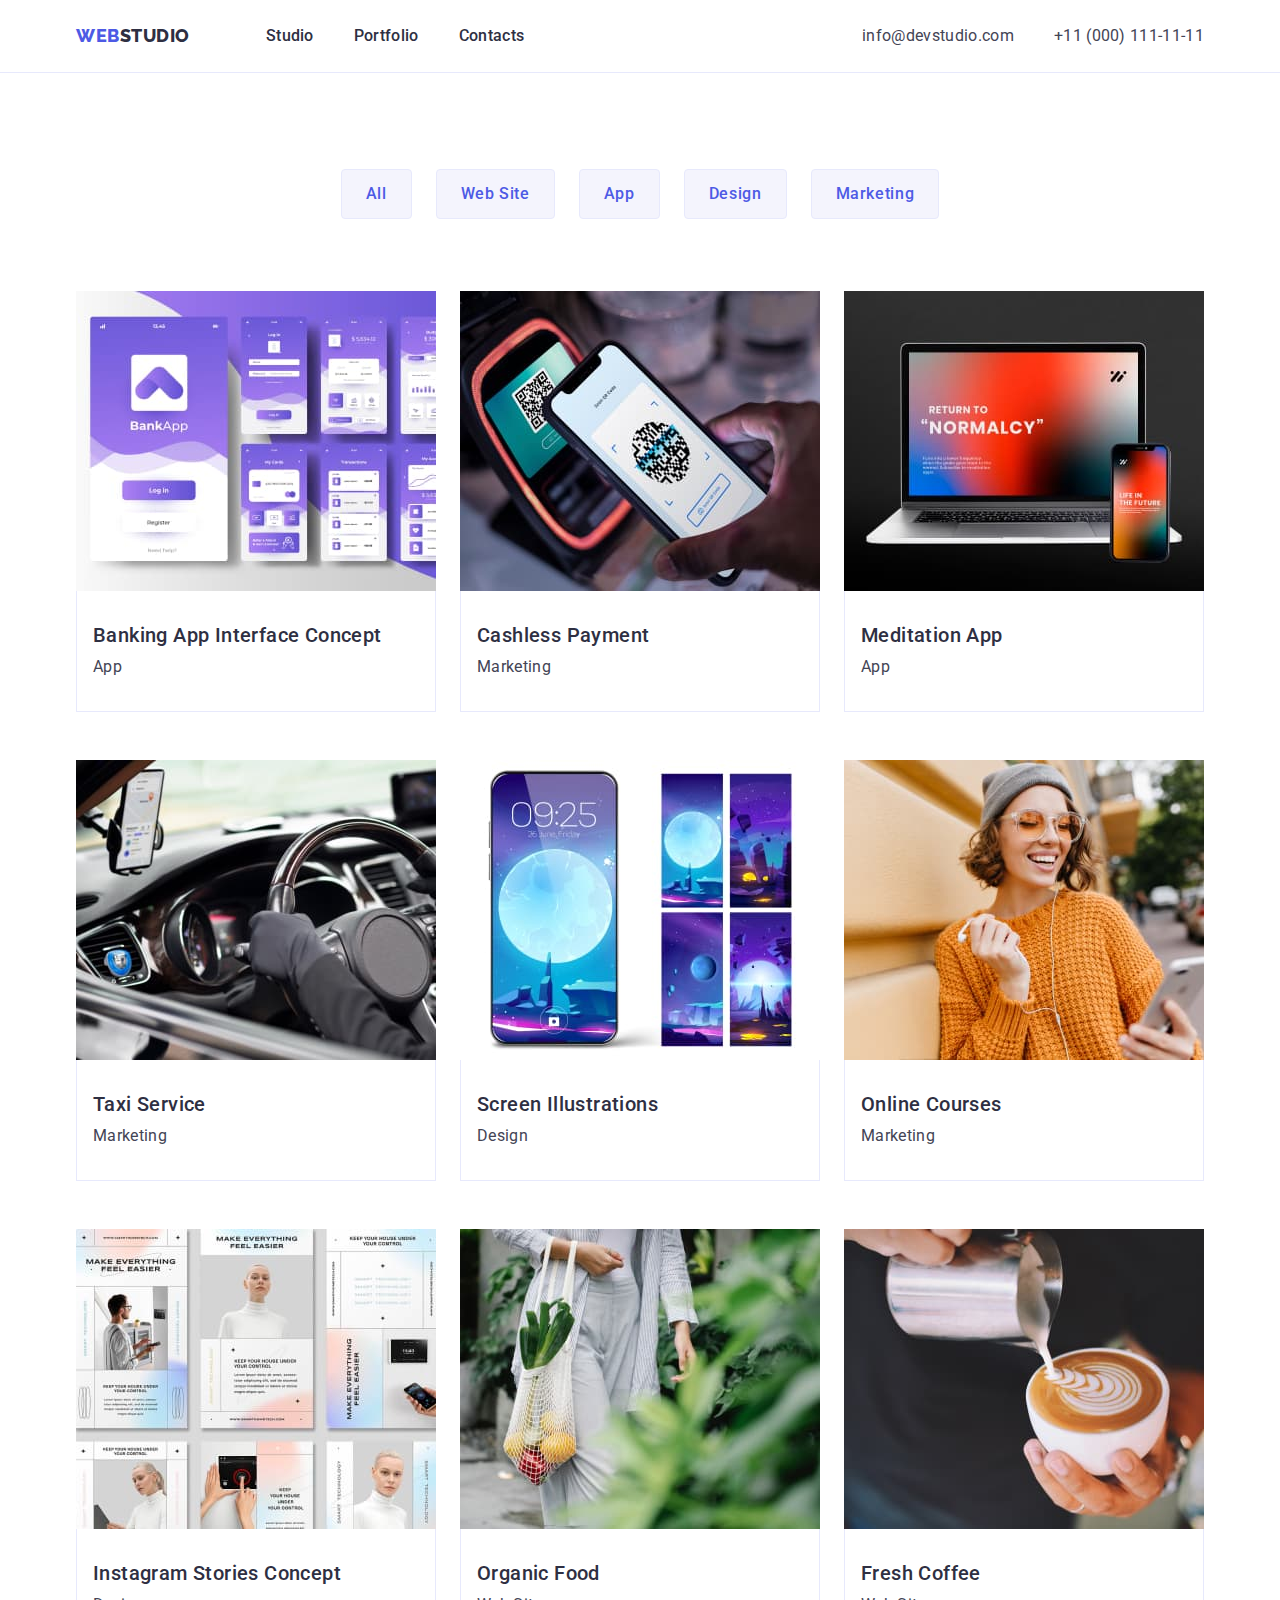
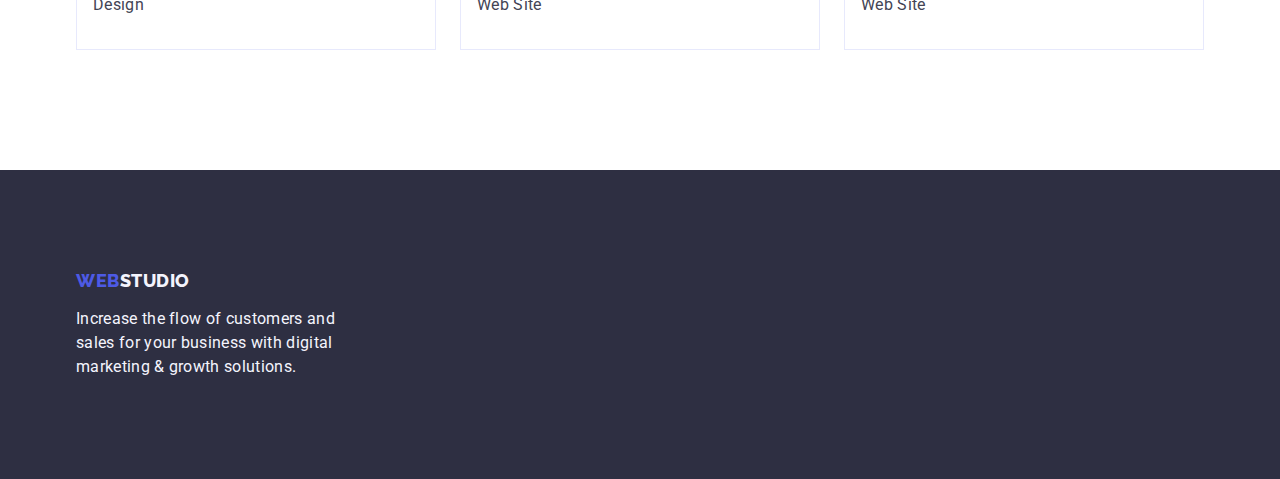
==== portfolio.html @ 10025f0d "Initial commit" ====
<!DOCTYPE html>
<html lang="en">

<head>
    <meta charset="UTF-8"/>
    <meta http-equiv="X-UA-Compatible" content="IE=edge"/>
    <meta name="viewport" content="width=device-width, initial-scale=1.0"/>
    <title>Portfolio</title>
    <link rel="preconnect" href="https://fonts.googleapis.com"/>
    <link rel="preconnect" href="https://fonts.gstatic.com" crossorigin/>

    <link
     href="https://fonts.googleapis.com/css2?family=Raleway:wght@800&family=Roboto:wght@400;500;700&display=swap"
     rel="stylesheet"
     />

    <link 
        rel="stylesheet" 
        href="https://cdnjs.cloudflare.com/ajax/libs/modern-normalize/1.1.0/modern-normalize.min.css"
    />

    <link rel="stylesheet" href="./css/styles.css">
</head>

<body>

    <header class="page-header">

        <div class="container page-header-container">
            <nav class="page-navigation">
                <a class="page-logo-web link" href="./portfolio.html">Web<span class="page-logo-dark">Studio</span></a>
    
                <ul class="menu-list list" lang="en">
                <li class="menu-item" >
                    <a class="menu-link link" href="./index.html">Studio</a>
                </li>
    
                <li class="menu-item" >
                    <a class="menu-link link" href="./portfolio.html">Portfolio</a>
                </li>
    
                <li class="menu-item" >
                    <a class="menu-link link" href="">Contacts</a>
                </li>
                 </ul>
            </nav>
    
            <address class="contacts">
             <ul class="contact-list list">
                <li class="contact-list-item">
                    <a class="contact-list-link link" href="mailto:info@devstudio.com">info@devstudio.com</a>
                </li>
                <li class="contact-list-item">
                    <a class="contact-list-link link" href="tel:+110001111111">+11 (000) 111-11-11</a>
                </li>
             </ul>
            </address>
        </div>
    </header>

    <main class="about">

        <section class="filter-buttons">
            <div class="container">

             <h1 class="visually-hidden">Solutions</h1>
                <ul class="filter-buttons-list list" lang="en">
                    <li class="filter-button-item">
                         <button class="filter-button" type="button">All</button>  
                    </li>
                    <li class="filter-button-item">
                        <button class="filter-button" type="button">Web Site</button>
                    </li>
                     <li class="filter-button-item">
                        <button class="filter-button" type="button">App</button>
                    </li>
                    <li class="filter-button-item">
                         <button class="filter-button" type="button">Design</button>
                    </li>
                    <li class="filter-button-item" >
                        <button class="filter-button" type="button">Marketing</button>
                    </li>
                </ul>
            
                <ul class="projects-gallery-list list" lang="en">
                    <li class="project-gallery-item">
                        <a class="gallery link">
                            <img  class="project-gallery-img" src="./images2/images_portfolio/img1.jpg" 
                            alt="banking_app" 
                            width="360" 
                            height="300">

                        <div class="gallery-content-text">
                            <h2 class="title-second">Banking App Interface Concept</h2>
                            <p class="description">App</p>
                        </div>
                        </a>
                    </li>
            
                    <li class="project-gallery-item">
                        <a class="gallery link">
                            <img class="project-gallery-img" src="./images2/images_portfolio/img2.jpg"
                            alt="cashless_payment" 
                            width="360" 
                            height="300">

                        <div class="gallery-content-text">
                            <h2 class="title-second">Cashless Payment</h2>
                            <p class="description">Marketing</p>
                        </div>
                         </a>
                    </li>
            
                    <li class="project-gallery-item">
                        <a class="gallery link">
                            <img class="project-gallery-img" src="./images2/images_portfolio/img3.jpg"
                            alt="leptop_and_phone_screen_picture" 
                            width="360" 
                            height="300">

                        <div class="gallery-content-text">
                            <h2 class="title-second">Meditation App</h2>
                            <p class="description">App</p>
                        </div>
                        </a>
                    </li>

                     <li class="project-gallery-item">
                        <a class="gallery link">
                            <img class="project-gallery-img" src="./images2/images_portfolio/img4.jpg" 
                            alt="car_driver" 
                            width="360"
                            height="300">

                        <div class="gallery-content-text">
                            <h2 class="title-second">Taxi Service</h2>
                            <p class="description">Marketing</p>
                        </div>
                        </a>
                     </li>
                
                    <li class="project-gallery-item">
                        <a class="gallery link">
                            <img class="project-gallery-img" src="./images2/images_portfolio/img5.jpg"
                            alt="screen_illustrations"
                            width="360" 
                            height="300">

                        <div class="gallery-content-text">
                            <h2 class="title-second">Screen Illustrations</h2>
                            <p class="description">Design</p>
                        </div>
                        </a>
                     </li>
                
                     <li class="project-gallery-item">
                        <a class="gallery link">
                            <img class="project-gallery-img" src="./images2/images_portfolio/img6.jpg"
                            alt="smiling_girl"
                            width="360" 
                            height="300">

                        <div class="gallery-content-text">
                            <h2 class="title-second">Online Courses</h2>
                            <p class="description">Marketing</p>
                        </div>
                        </a>
                    </li>

                    <li class="project-gallery-item">
                        <a class="gallery link">
                            <img class="project-gallery-img" src="./images2/images_portfolio/img7.jpg" 
                            alt="instagram_photoes" 
                            width="360" 
                            height="300">

                        <div class="gallery-content-text">
                            <h2 class="title-second">Instagram Stories Concept</h2>
                            <p class="description">Design</p>
                        </div>
                        </a>
                    </li>
                
                     <li class="project-gallery-item">
                        <a class="gallery link">
                            <img class="project-gallery-img" src="./images2/images_portfolio/img8.jpg" 
                            alt="organic_food" 
                            width="360"
                            height="300">

                        <div class="gallery-content-text">
                            <h2 class="title-second">Organic Food</h2>
                            <p class="description">Web Site</p>
                        </div>
                        </a>
                     </li>
                
                    <li class="project-gallery-item">
                        <a class="gallery link">
                            <img class="project-gallery-img" src="./images2/images_portfolio/img9.jpg"
                            alt="fresh_coffe_marceting" 
                            width="360" 
                            height="300">

                        <div  class="gallery-content-text">
                            <h2 class="title-second">Fresh Coffee</h2>
                            <p class="description">Web Site</p>
                        </div>
                        </a>
                    </li>
                </ul>
             </div>
         </section>
    </main>

    <footer class="page-footer-motto">
        <div class="container">
            <a class="footer-logo-web link " href="./index.html">Web<span class="footer-logo-light">Studio</span></a>
            <p class="footer-description-light">
                 Increase the flow of customers and <br/>
                 sales for your business with digital<br/>
                  marketing & growth solutions.
            </p>
        </div>
    </footer>
</body>
</html>
---- css/styles.css ----
/*=======Reset_Settings_of_pages=====*/

:root {
    --main-font-family:'Roboto',
        sans-serif;

    --second-font-family:'Raleway',
        sans-serif;

    --accent-color: #2E2F42;
    --second-color:#F4F4FD;
    --third-color: #434455;
    --logo-color: #4D5AE5;
    --fourth-color: #FFFFFF;
    --hover-color: #404BBF;
    --border-line-color:#E7E9FC;
}

.list{
    list-style: none;
}

.link{
    text-decoration: none;
}

button {
    cursor: pointer;
}

body {
    font-family: var(--main-font-family);
    color: var(--third-color);
    font-size: 16px;
    background-color: var(--fourth-color);
}

h1,h2,h3,p{
    margin-top: 0;
    margin-bottom: 0;
}

ul{
    margin-top: 0;
    margin-bottom: 0;
    padding-left:0;
}

.container {
    width: 1158px;
    margin: 0 auto;
    padding-left: 15px;
    padding-right: 15px;
}
img {
    display: block;
    max-width: 100%;
    height: auto;
}
/*======/Reset_Settings_of_pages=====*/

/*=======Header=======*/
.page-header {
    border-bottom: 1px solid var(--border-line-color);
}

.page-header-container {
    display: flex;
    align-items: center;  
   
}

.page-navigation {
    display:flex;
    align-items:center;
}
.menu-list {
    display:flex;
    align-items: center;
    gap: 40px;
}
.menu-item {
    display: flex;
}

.menu-item:last-child {
    margin-right: 0;
}

.menu-link {
    padding-top: 24px;
    padding-bottom: 24px;

    font-weight: 500;
    font-size: 16px;
    line-height: 1.5;
    letter-spacing: 0.02em;
    color: var(--accent-color);
}
.menu-link:hover,
.menu-link:focus {
    color: var(--hover-color);
    
}

.contacts {
    margin-left: auto;
    font-style: normal;
}

.contact-list {
    display: flex;
    gap: 40px;
}

.contact-list-link :last-child {
    margin-right: 0;
}

.contact-list-link {
    font-size: 16px;
    line-height: 1.5;
    letter-spacing: 0.02em;
    color: var(--third-color);
}
.contact-list-link:hover,
.contact-list-link:focus {
    color: var(--hover-color);
}
/*=======/Header=========*/

/*====Hero=====*/

.hero {
    padding-top: 188px;
    padding-bottom: 188px;
    background-color: var(--accent-color);
    
}

.hero-title {
    margin-top: 0;
    margin-left: auto;
    margin-right: auto;
    max-width: 496px;

    font-weight: 700;
    font-size: 56px;
    line-height: 1.07;
    letter-spacing: 0.02em;
    color: var(--fourth-color);
    text-align: center;
    margin-bottom: 48px;
}

.hero-button {
    margin-top: 0;
    margin-bottom: 0;
    margin-left: auto;
    margin-right: auto;
    display:block;
    min-width: 169px;
    height: 56px;

    padding-top: 16px;
    padding-bottom: 16px;
    padding-right: 32px;
    padding-left: 32px;

    border:none;
    border-radius: 4px;

    background-color: var(--logo-color);

    font-family: inherit;
    font-weight: 500;
    font-size: 16px;
    line-height: 1.5;
    letter-spacing: 0.04em;
    color: var(--fourth-color);
}

.hero-button:hover,
.hero-button:focus {
    background-color: var(--hover-color);
}
/*======/Hero=====/

/*==Studio components==*/

.page-logo-web {
    font-family:var(--second-font-family);
    font-weight: 800;
    font-size: 18px;
    line-height: 1.17;
    letter-spacing: 0.03em;
    text-transform: uppercase;
    color: var(--logo-color);  
    margin-right: 76px;
}

.page-logo-dark {
    font-family: var(--second-font-family);
    font-weight: 800;
    font-size: 18px;
    line-height: 1.17;
    letter-spacing: 0.03em;
    text-transform: uppercase;
    color: var(--accent-color);
} 

/*==section 2==*/

.visually-hidden {
    position: absolute;
    white-space: nowrap;
    width: 1px;
    height: 1px;
    overflow: hidden;
    border: 0;
    padding: 0;
    clip: rect(0 0 0 0);
    clip-path: inset(50%);
    margin: -1px;
}
.advanteges{
    padding-top: 120px;
    padding-bottom: 120px;
}
.advanteges-gallery-list {
    display:flex;
    gap: 24px;
}
.advanteges-gallery-item:last-child{
    margin-right: 0;
}

.advanteges-gallery-item {
    flex-basis: calc((100% - 72px) / 4);
}

.title-second-h {
    margin-bottom: 8px;
    font-weight: 500;
    font-size: 20px;
    line-height: 1.2;
    letter-spacing: 0.02em;
    color: var(--accent-color);
   
}

.description {
    line-height: 1.5;
    letter-spacing: 0.02em;
    color: var(--third-color);
   
}

/*==section 3==*/

.service{
    padding-bottom: 120px;
}
.service-gallery-list {
    display:flex;
    gap: 24px;
}

.service-gallery-item:last-child{
    margin-right: 0;
}
.service-gallery-item {
    flex-basis: calc((100% - 48px) / 3);
}

.service-gallery-img {
    display: block;
    max-width: 100%;
    height: auto;
}

/*==section 4==*/

.team {
    padding-top: 120px;
    padding-bottom: 120px;
    background-color: var(--second-color);
}
.team-gallery-list {
    display: flex;
    gap: 24px;
}

.team-gallery-item:last-child {
    margin-right: 0;
}
.team-gallery-item {
    flex-basis: calc((100% - 72px) / 4);
    background-color: var(--fourth-color);
    border-radius: 0px 0px 4px 4px;
}
.title-first-h {
    margin-bottom: 72px;

    font-weight: 700;
    font-size: 36px;
    line-height: 1.11;
    text-align: center;
    letter-spacing: 0.02em;
    text-transform: capitalize;
    color: var(--accent-color);
}

.team-content-text {
    padding: 32px 16px;
}


.text-pozition {
    text-align: center;
}

/*======/Sections=====*/

/*=====Footer=======*/

.page-footer-motto {
    padding-top: 100px;
    padding-bottom: 100px;
    background-color: var(--accent-color);
}

.footer-logo-web{
    font-family: var(--second-font-family);
    font-weight: 800;
    font-size: 18px;
    line-height: 1.17;
    letter-spacing: 0.03em;
    text-transform: uppercase;
    color: var(--logo-color);
    margin-bottom: 16px;
    display: inline-block;
}

.footer-logo-light {
    font-family: var(--second-font-family);
    font-weight: 800;
    font-size: 18px;
    line-height: 1.17;
    letter-spacing: 0.03em;
    text-transform: uppercase;
    color: var(--second-color);
}

.footer-description-light {
    line-height: 1.5;
    letter-spacing: 0.02em;
    color: var(--second-color);
}
/*=====/Footer=======*/

/*=====Portfolio====*/

.filter-buttons{
    padding-top: 96px;
    padding-bottom: 120px;
}
.filter-buttons-list {
    display: flex;
    gap: 24px;
    justify-content: center;
    margin-bottom: 72px;
}
.filter-button-item:last-child{
    margin-right: 0;
}
/*==Portfolio_components==*/

.filter-button {

    border: 1px solid #E7E9FC;
    border-radius: 4px;

    padding-top: 12px;
    padding-bottom: 12px;
    padding-left: 24px;
    padding-right: 24px;

    font-family: inherit;
    font-weight: 500;
    font-size: 16px;
    line-height: 1.5;
    text-align: center;
    letter-spacing: 0.04em;
    background-color: var(--second-color);
    color: var(--logo-color);
}

.filter-button:hover,
.filter-button:focus {
    color: var(--fourth-color);
    background-color: var(--hover-color);
    border: 1px solid transparent;
}
/*===/Portfolio components==*/

.title-first {
    font-weight: 700;
    font-size: 36px;
    line-height: 1.11;
    text-align: center;
    letter-spacing: 0.02em;
    text-transform: capitalize;
}

.title-second {
    font-weight: 500;
    font-size: 20px;
    line-height: 1.2;
    letter-spacing: 0.02em;
    color: var(--accent-color);
    margin-bottom: 8px;
}

.projects-gallery-list {
    display: flex;
    flex-wrap: wrap;
   
    column-gap: 24px;
    row-gap: 48px;
}

.project-gallery-item {
    flex-basis: calc((100% - 48px) / 3);
}

.project-gallery-item:nth-child(2n+1){
    margin-right:0;}

.gallery-content-text {
    padding: 32px 16px;

    background: var(--fourth-color);
    border: 1px solid var(--border-line-color);
    border-top: none;
}
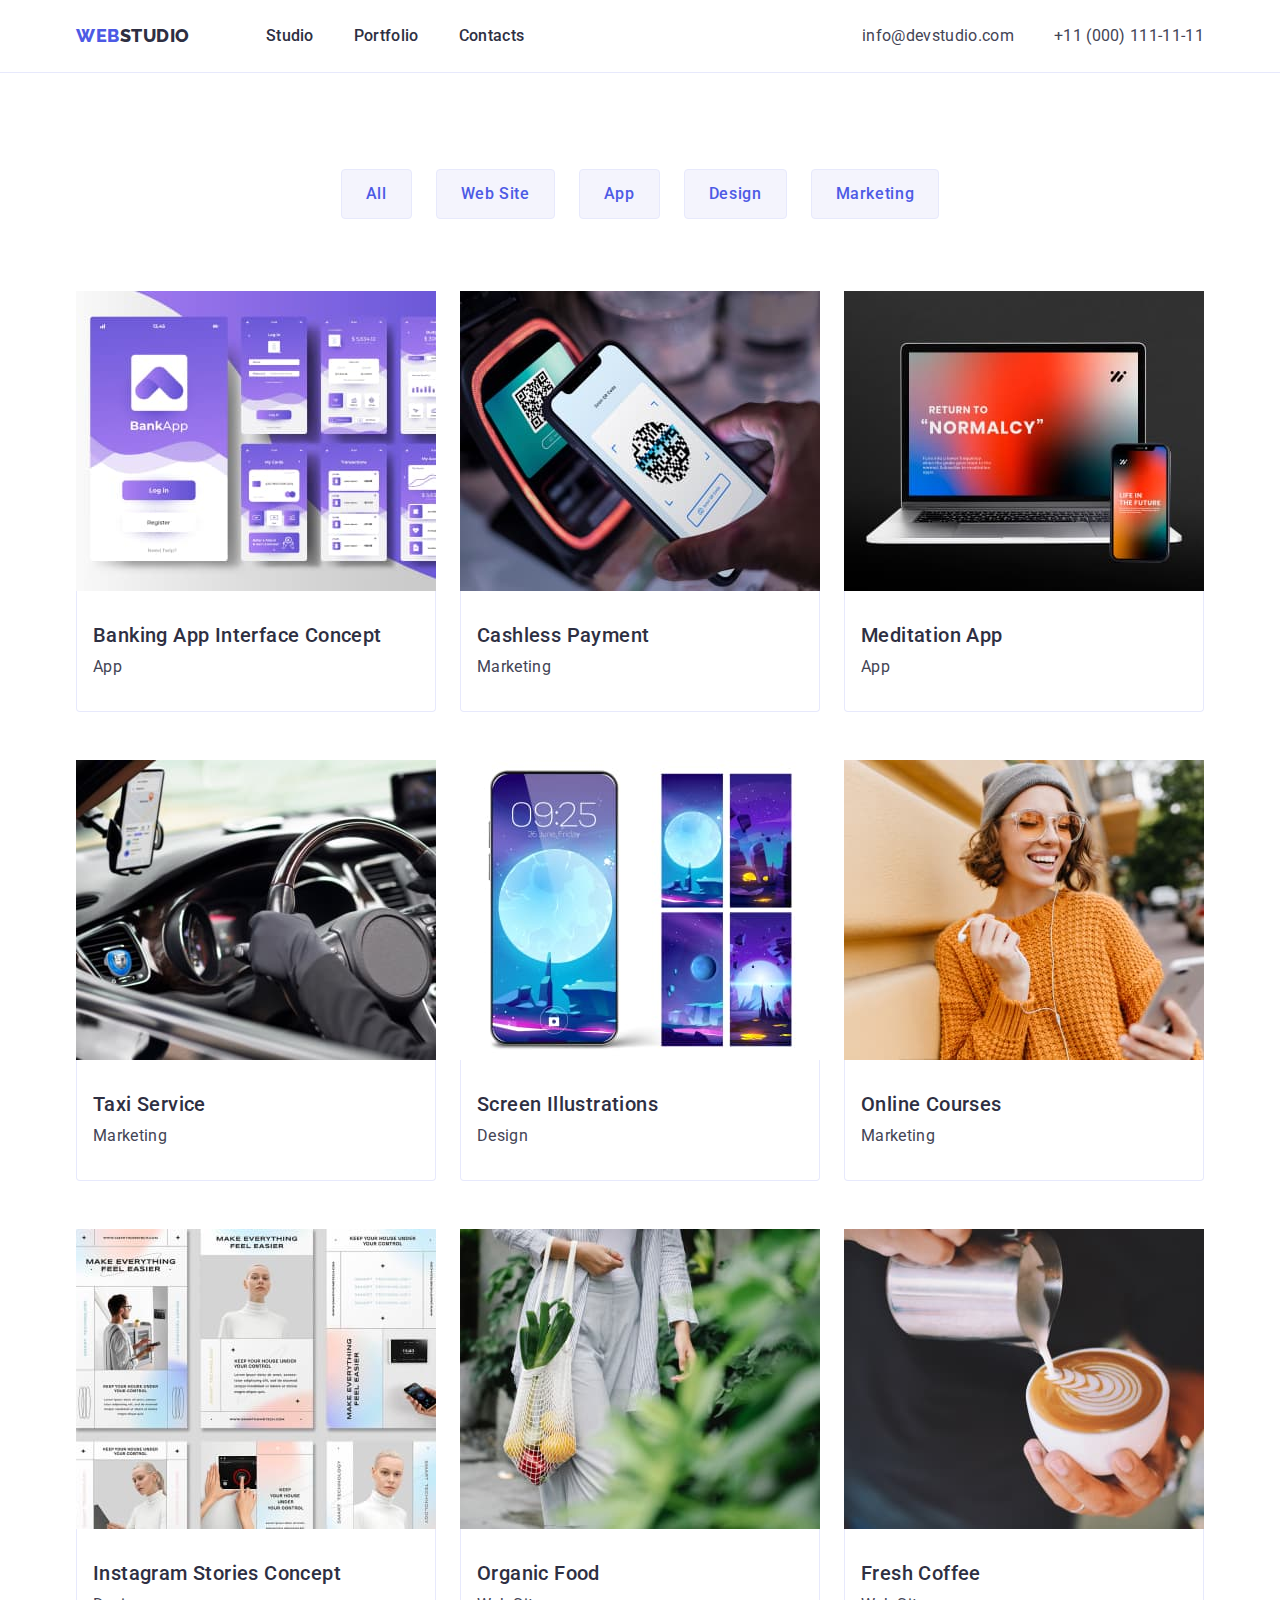
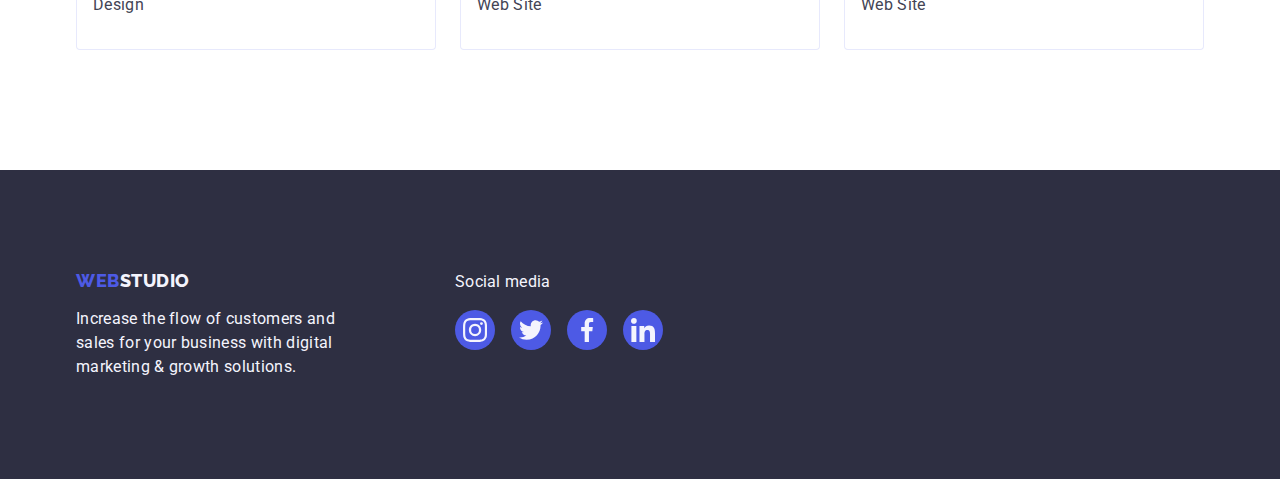
==== commit 963cb0ed: "first_commit" ====
--- a/portfolio.html
+++ b/portfolio.html
@@ -85,7 +85,7 @@
                 <ul class="projects-gallery-list list" lang="en">
                     <li class="project-gallery-item">
                         <a class="gallery link">
-                            <img  class="project-gallery-img" src="./images2/images_portfolio/img1.jpg" 
+                            <img  class="project-gallery-img" src="./images/portfolio/img1.jpg" 
                             alt="banking_app" 
                             width="360" 
                             height="300">
@@ -99,7 +99,7 @@
             
                     <li class="project-gallery-item">
                         <a class="gallery link">
-                            <img class="project-gallery-img" src="./images2/images_portfolio/img2.jpg"
+                            <img class="project-gallery-img" src="./images/portfolio/img2.jpg"
                             alt="cashless_payment" 
                             width="360" 
                             height="300">
@@ -113,7 +113,8 @@
             
                     <li class="project-gallery-item">
                         <a class="gallery link">
-                            <img class="project-gallery-img" src="./images2/images_portfolio/img3.jpg"
+                            <img class="project-gallery-img" 
+                            src="./images/portfolio/img3.jpg"
                             alt="leptop_and_phone_screen_picture" 
                             width="360" 
                             height="300">
@@ -127,7 +128,8 @@
 
                      <li class="project-gallery-item">
                         <a class="gallery link">
-                            <img class="project-gallery-img" src="./images2/images_portfolio/img4.jpg" 
+                            <img class="project-gallery-img" 
+                            src="./images/portfolio/img4.jpg" 
                             alt="car_driver" 
                             width="360"
                             height="300">
@@ -141,7 +143,8 @@
                 
                     <li class="project-gallery-item">
                         <a class="gallery link">
-                            <img class="project-gallery-img" src="./images2/images_portfolio/img5.jpg"
+                            <img class="project-gallery-img" 
+                            src="./images/portfolio/img5.jpg"
                             alt="screen_illustrations"
                             width="360" 
                             height="300">
@@ -155,7 +158,8 @@
                 
                      <li class="project-gallery-item">
                         <a class="gallery link">
-                            <img class="project-gallery-img" src="./images2/images_portfolio/img6.jpg"
+                            <img class="project-gallery-img" 
+                            src="./images/portfolio/img6.jpg"
                             alt="smiling_girl"
                             width="360" 
                             height="300">
@@ -169,7 +173,8 @@
 
                     <li class="project-gallery-item">
                         <a class="gallery link">
-                            <img class="project-gallery-img" src="./images2/images_portfolio/img7.jpg" 
+                            <img class="project-gallery-img" 
+                            src="./images/portfolio/img7.jpg" 
                             alt="instagram_photoes" 
                             width="360" 
                             height="300">
@@ -183,7 +188,8 @@
                 
                      <li class="project-gallery-item">
                         <a class="gallery link">
-                            <img class="project-gallery-img" src="./images2/images_portfolio/img8.jpg" 
+                            <img class="project-gallery-img" 
+                            src="./images/portfolio/img8.jpg" 
                             alt="organic_food" 
                             width="360"
                             height="300">
@@ -197,7 +203,8 @@
                 
                     <li class="project-gallery-item">
                         <a class="gallery link">
-                            <img class="project-gallery-img" src="./images2/images_portfolio/img9.jpg"
+                            <img class="project-gallery-img" 
+                            src="./images/portfolio/img9.jpg"
                             alt="fresh_coffe_marceting" 
                             width="360" 
                             height="300">
@@ -213,15 +220,84 @@
          </section>
     </main>
 
+    <!--footer-->
     <footer class="page-footer-motto">
-        <div class="container">
-            <a class="footer-logo-web link " href="./index.html">Web<span class="footer-logo-light">Studio</span></a>
-            <p class="footer-description-light">
-                 Increase the flow of customers and <br/>
-                 sales for your business with digital<br/>
-                  marketing & growth solutions.
-            </p>
+        <div class="container footer-container">
+    
+            <div class="footer-content">
+                <a class="footer-logo-web link" href="./index.html">Web<span class="footer-logo-light">Studio</span></a>
+                <p class="footer-description-light">
+                    Increase the flow of customers and <br />
+                    sales for your business with digital <br />
+                    marketing & growth solutions.
+                </p>
+            </div>
+    
+            <div class="footer-social-media-content">
+                <p class="social-media-title">
+                    Social media
+                </p>
+    
+                <ul class="social-media-list list">
+                    <li class="social-media-list-item">
+                        <a href="" class="social-media-list-link">
+                            <svg 
+                                class="social-media-list-icon" 
+                                aria-label="instagram`s icon" 
+                                width="24" 
+                                height="24">
+    
+                                <use href="./images/sprite.svg#icon-instagram">
+                                </use>
+                            </svg>
+                        </a>
+                    </li>
+    
+                    <li class="social-media-list-item">
+                        <a href="" class="social-media-list-link">
+                            <svg 
+                                class="social-media-list-icon" 
+                                aria-label="twitter`s icon"
+                                width="24" 
+                                height="24">
+    
+                                <use href="./images/sprite.svg#icon-twitter">
+                                </use>
+                            </svg>
+                        </a>
+                    </li>
+    
+                    <li class="social-media-list-item">
+                        <a href="" class="social-media-list-link">
+                            <svg 
+                                class="social-media-list-icon" 
+                                aria-label="facebook`s icon" 
+                                width="24" 
+                                height="24">
+    
+                                <use href="./images/sprite.svg#icon-facebook">
+                                </use>
+                            </svg>
+                        </a>
+                    </li>
+    
+                    <li class="social-media-list-item">
+                        <a href="" class="social-media-list-link">
+                            <svg 
+                                class="social-media-list-icon" 
+                                aria-label="linkedin`s icon" 
+                                width="24" 
+                                height="24">
+    
+                                <use href="./images/sprite.svg#icon-linkedin">
+                                </use>
+                            </svg>
+                        </a>
+                    </li>
+                </ul>
+            </div>
         </div>
     </footer>
+
 </body>
 </html>--- a/css/styles.css
+++ b/css/styles.css
@@ -14,6 +14,8 @@
     --fourth-color: #FFFFFF;
     --hover-color: #404BBF;
     --border-line-color:#E7E9FC;
+    --icon-link-hover:#31D0AA;
+    --icon-color:#8E8F99;
 }
 
 .list{
@@ -100,7 +102,7 @@
 .menu-link:hover,
 .menu-link:focus {
     color: var(--hover-color);
-    
+
 }
 
 .contacts {
@@ -131,12 +133,21 @@
 
 /*====Hero=====*/
 
-.hero {
+.hero{
+    text-align: center;
+    margin-left: auto;
+    margin-right: auto;
     padding-top: 188px;
     padding-bottom: 188px;
+    background-size: cover;
+    background-position: center;
+    background-repeat: no-repeat;
+    max-width: 1440px;
+    background-image: linear-gradient(rgba(46, 47, 66, 0.7), rgba(46, 47, 66, 0.7)),
+            url("../images/hero/bg.jpg");
     background-color: var(--accent-color);
-    
-}
+}
+
 
 .hero-title {
     margin-top: 0;
@@ -183,6 +194,8 @@
 .hero-button:hover,
 .hero-button:focus {
     background-color: var(--hover-color);
+    box-shadow: 0px 1px 6px rgba(46, 47, 66, 0.08), 0px 1px 1px rgba(46, 47, 66, 0.16), 0px 2px 1px rgba(46, 47, 66, 0.08);
+
 }
 /*======/Hero=====/
 
@@ -238,7 +251,15 @@
 .advanteges-gallery-item {
     flex-basis: calc((100% - 72px) / 4);
 }
-
+.advanteges-container-icon{
+    display: flex;
+    justify-content: center;
+    align-items: center;
+
+    width: 264px;
+    height: 112px;
+    background-color: var(--second-color);
+}
 .title-second-h {
     margin-bottom: 8px;
     font-weight: 500;
@@ -285,11 +306,18 @@
     padding-top: 120px;
     padding-bottom: 120px;
     background-color: var(--second-color);
+
+    text-align: center;
+    margin-left: auto;
+    margin-right: auto;
+    max-width: 1440px;
+    
 }
 .team-gallery-list {
     display: flex;
     gap: 24px;
 }
+
 
 .team-gallery-item:last-child {
     margin-right: 0;
@@ -298,6 +326,9 @@
     flex-basis: calc((100% - 72px) / 4);
     background-color: var(--fourth-color);
     border-radius: 0px 0px 4px 4px;
+
+    box-shadow: 0px 1px 6px rgba(46, 47, 66, 0.08), 0px 1px 1px rgba(46, 47, 66, 0.16), 0px 2px 1px rgba(46, 47, 66, 0.08);
+    border-radius: 0px 0px 4px 4px;
 }
 .title-first-h {
     margin-bottom: 72px;
@@ -315,10 +346,79 @@
     padding: 32px 16px;
 }
 
+/*icons-list*/
+.social-list{
+    display:flex;
+    justify-content: center;
+    column-gap: 24px;
+    margin-top: 8px;
+   
+}
+.social-list-link:hover,
+.social-list-link:focus{
+    background-color: var(--icon-link-hover);
+}
+
+.social-list-link{
+    display:flex;
+    justify-content: center;
+    align-items: center;
+    
+    width: 40px;
+    height: 40px;
+
+    border-radius: 50%;
+    background-color: var(--logo-color);
+}
+/*/icon-list*/
 
 .text-pozition {
     text-align: center;
 }
+
+/*==section 5==*/
+
+.customers{
+    padding-bottom: 244px;
+}
+.customers-icon-list{
+    display:flex;
+    gap:24px;
+}
+.customers-icon-item{
+    flex-basis: calc((100% - 120px) / 6);
+}
+.customers-icon-item:last-child{
+    margin-right: 0;
+}
+.customers-icon-link{
+    display:flex;
+    justify-content: center;
+    align-items: center;
+
+    width: 168px;
+    height: 88px;
+    border: 1px solid var(--icon-color);
+    border-radius: 4px;    
+}
+.customers-icon{
+    fill: var(--icon-color);
+}
+
+.customers-icon-link:hover,
+.customers-icon-link:focus{
+
+    border-color: var(--hover-color);
+    color:var(--hover-color);
+
+    fill:currentColor;
+}
+.customers-icon-link:hover .customers-icon,
+.customers-icon-link:focus .customers-icon{
+
+    fill:currentColor;
+}
+
 
 /*======/Sections=====*/
 
@@ -328,9 +428,21 @@
     padding-top: 100px;
     padding-bottom: 100px;
     background-color: var(--accent-color);
-}
-
+
+    margin-left: auto;
+    margin-right: auto;
+    max-width: 1440px;
+}
+.footer-container{
+    display: flex;
+}
+
+.footer-social-media-content{
+
+    margin-left: 120px;
+}
 .footer-logo-web{
+    display: inline-block;
     font-family: var(--second-font-family);
     font-weight: 800;
     font-size: 18px;
@@ -339,7 +451,7 @@
     text-transform: uppercase;
     color: var(--logo-color);
     margin-bottom: 16px;
-    display: inline-block;
+  
 }
 
 .footer-logo-light {
@@ -357,6 +469,37 @@
     letter-spacing: 0.02em;
     color: var(--second-color);
 }
+
+.social-media-title{
+    line-height: 1.5;
+    letter-spacing: 0.02em;
+    color: var(--second-color);
+
+    margin-bottom: 16px;
+}
+.social-media-list {
+    display: flex;
+    justify-content: center;
+    column-gap: 16px;
+
+}
+.social-media-list-link {
+    display: flex;
+    justify-content: center;
+    align-items: center;
+
+    width: 40px;
+    height: 40px;
+
+    border-radius: 50%;
+    background-color: var(--logo-color);
+}
+
+.social-media-list-link:hover,
+.social-media-list-link:focus{
+
+    background-color: var(--icon-link-hover);
+}
 /*=====/Footer=======*/
 
 /*=====Portfolio====*/
@@ -401,6 +544,8 @@
     color: var(--fourth-color);
     background-color: var(--hover-color);
     border: 1px solid transparent;
+    box-shadow: 0px 1px 6px rgba(46, 47, 66, 0.08), 0px 1px 1px rgba(46, 47, 66, 0.16), 0px 2px 1px rgba(46, 47, 66, 0.08);
+
 }
 /*===/Portfolio components==*/
 
@@ -437,10 +582,24 @@
 .project-gallery-item:nth-child(2n+1){
     margin-right:0;}
 
+.gallery:hover .project-gallery-img,
+.gallery:hover .gallery-content-text{
+
+box-shadow: 0px 1px 6px rgba(46, 47, 66, 0.08),
+0px 1px 1px rgba(46, 47, 66, 0.16),
+0px 2px 1px rgba(46, 47, 66, 0.08);
+border-radius: 0px 0px 4px 4px;
+}
+
+.project-gallery-img{
+    background: var(--logo-color);
+}
+
 .gallery-content-text {
     padding: 32px 16px;
 
     background: var(--fourth-color);
     border: 1px solid var(--border-line-color);
     border-top: none;
-}
+    border-radius: 0px 0px 4px 4px;
+}
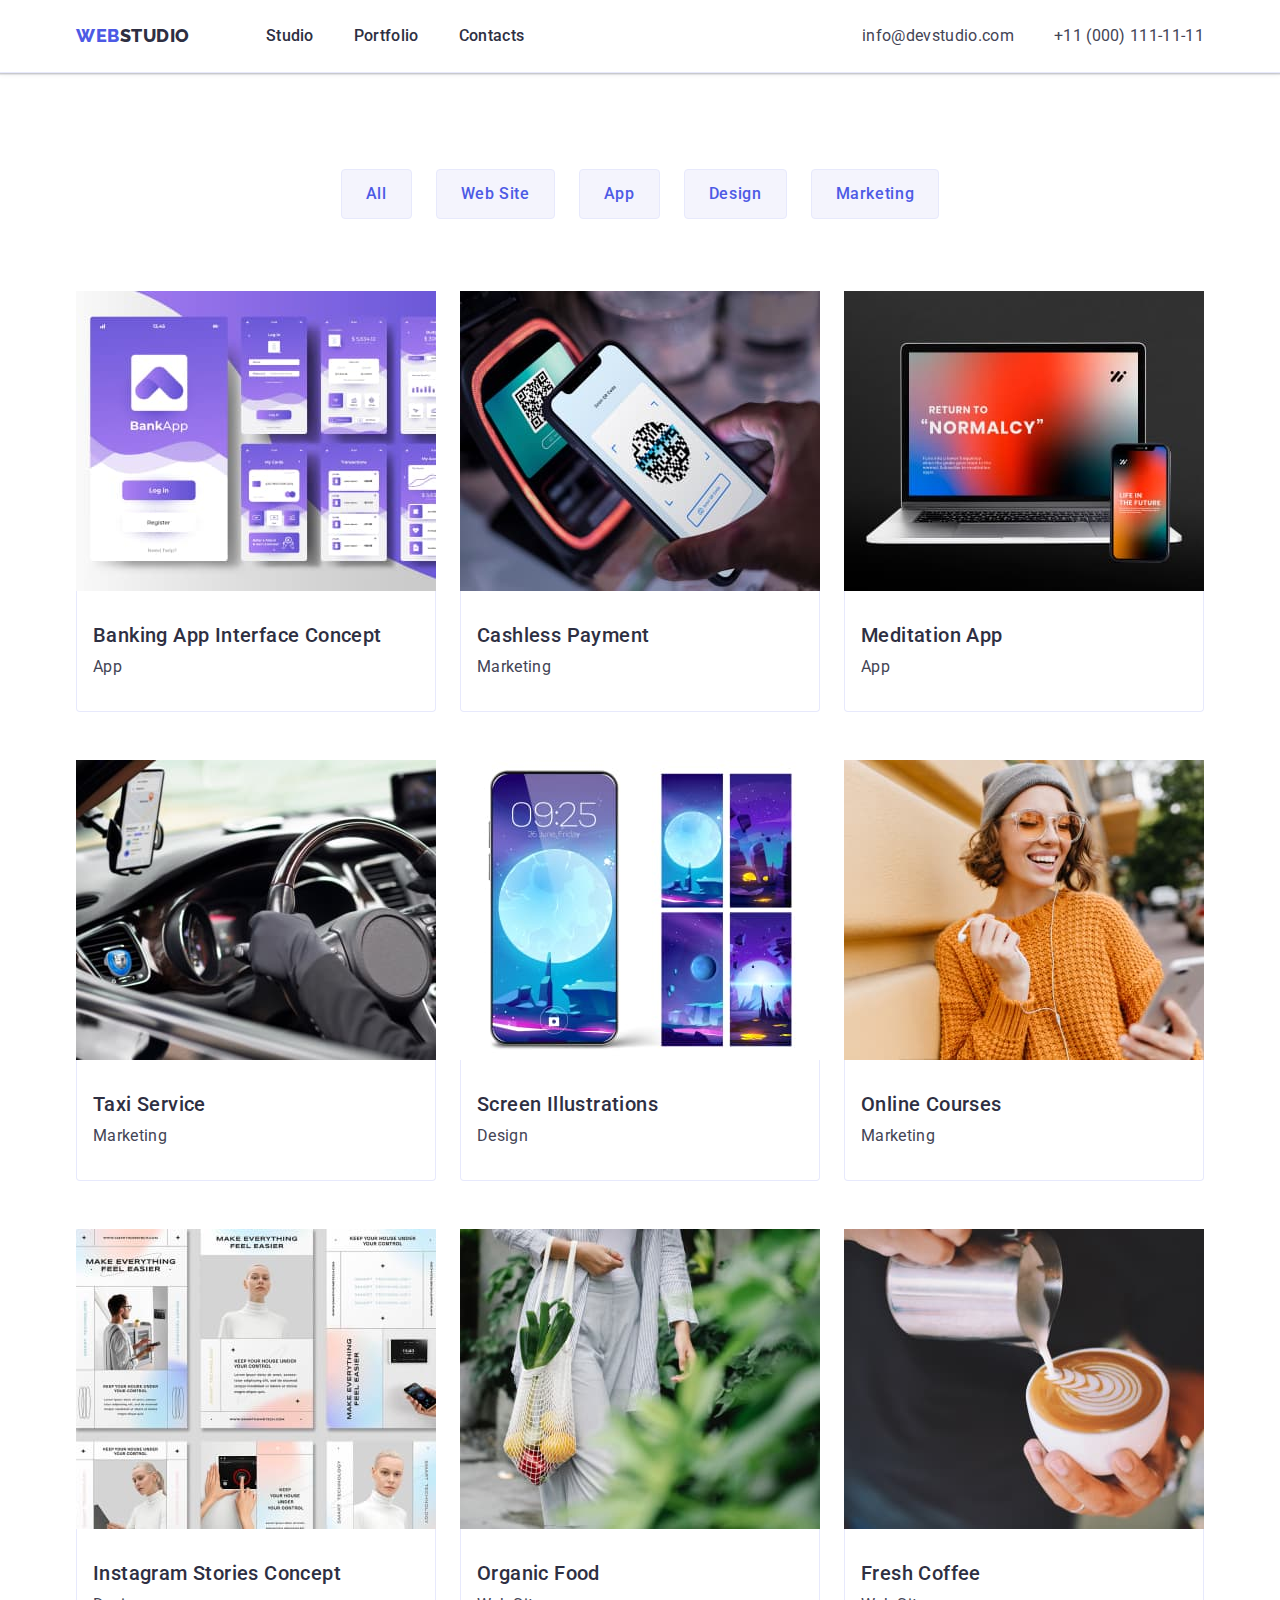
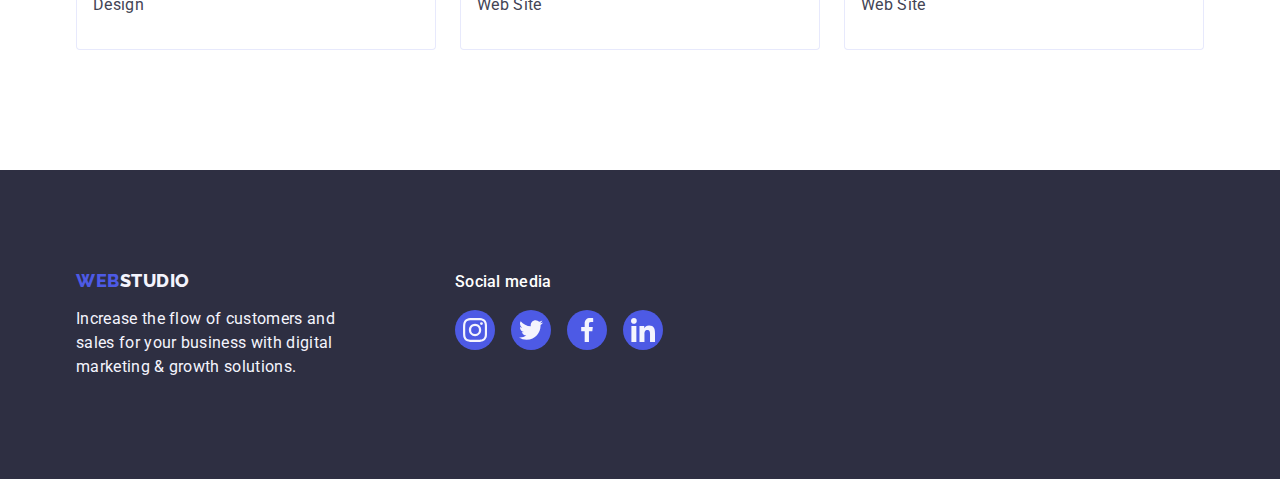
==== commit 1f688251: "second_commit" ====
--- a/portfolio.html
+++ b/portfolio.html
@@ -85,7 +85,8 @@
                 <ul class="projects-gallery-list list" lang="en">
                     <li class="project-gallery-item">
                         <a class="gallery link">
-                            <img  class="project-gallery-img" src="./images/portfolio/img1.jpg" 
+                            <img  class="project-gallery-img" 
+                            src="./images/portfolio/img1.jpg" 
                             alt="banking_app" 
                             width="360" 
                             height="300">
@@ -99,7 +100,8 @@
             
                     <li class="project-gallery-item">
                         <a class="gallery link">
-                            <img class="project-gallery-img" src="./images/portfolio/img2.jpg"
+                            <img class="project-gallery-img" 
+                            src="./images/portfolio/img2.jpg"
                             alt="cashless_payment" 
                             width="360" 
                             height="300">
@@ -242,12 +244,13 @@
                     <li class="social-media-list-item">
                         <a href="" class="social-media-list-link">
                             <svg 
-                                class="social-media-list-icon" 
-                                aria-label="instagram`s icon" 
-                                width="24" 
-                                height="24">
-    
-                                <use href="./images/sprite.svg#icon-instagram">
+                              class="social-media-list-icon" 
+                              aria-label="instagram`s icon" 
+                              width="24" 
+                              height="24"
+                            >
+    
+                                <use href="./images/icons.svg#icon-instagram">
                                 </use>
                             </svg>
                         </a>
@@ -256,12 +259,13 @@
                     <li class="social-media-list-item">
                         <a href="" class="social-media-list-link">
                             <svg 
-                                class="social-media-list-icon" 
-                                aria-label="twitter`s icon"
-                                width="24" 
-                                height="24">
-    
-                                <use href="./images/sprite.svg#icon-twitter">
+                              class="social-media-list-icon" 
+                              aria-label="twitter`s icon"
+                              width="24" 
+                              height="24"
+                            >
+    
+                                <use href="./images/icons.svg#icon-twitter">
                                 </use>
                             </svg>
                         </a>
@@ -270,12 +274,13 @@
                     <li class="social-media-list-item">
                         <a href="" class="social-media-list-link">
                             <svg 
-                                class="social-media-list-icon" 
-                                aria-label="facebook`s icon" 
-                                width="24" 
-                                height="24">
-    
-                                <use href="./images/sprite.svg#icon-facebook">
+                              class="social-media-list-icon" 
+                              aria-label="facebook`s icon" 
+                              width="24" 
+                              height="24"
+                            >
+    
+                                <use href="./images/icons.svg#icon-facebook">
                                 </use>
                             </svg>
                         </a>
@@ -289,7 +294,7 @@
                                 width="24" 
                                 height="24">
     
-                                <use href="./images/sprite.svg#icon-linkedin">
+                                <use href="./images/icons.svg#icon-linkedin">
                                 </use>
                             </svg>
                         </a>
--- a/css/styles.css
+++ b/css/styles.css
@@ -8,14 +8,14 @@
         sans-serif;
 
     --accent-color: #2E2F42;
-    --second-color:#F4F4FD;
+    --second-color: #F4F4FD;
     --third-color: #434455;
     --logo-color: #4D5AE5;
     --fourth-color: #FFFFFF;
     --hover-color: #404BBF;
-    --border-line-color:#E7E9FC;
-    --icon-link-hover:#31D0AA;
-    --icon-color:#8E8F99;
+    --border-line-color: #E7E9FC;
+    --icon-link-hover: #31D0AA;
+    --icon-color: #8E8F99;
 }
 
 .list{
@@ -64,6 +64,9 @@
 /*=======Header=======*/
 .page-header {
     border-bottom: 1px solid var(--border-line-color);
+    box-shadow: 0px 2px 1px rgba(46, 47, 66, 0.08),
+        0px 1px 1px rgba(46, 47, 66, 0.16),
+        0px 1px 6px rgba(46, 47, 66, 0.08);
 }
 
 .page-header-container {
@@ -259,6 +262,8 @@
     width: 264px;
     height: 112px;
     background-color: var(--second-color);
+    border-radius: 4px;
+    margin-bottom: 8px;
 }
 .title-second-h {
     margin-bottom: 8px;
@@ -342,15 +347,18 @@
     color: var(--accent-color);
 }
 
+
 .team-content-text {
-    padding: 32px 16px;
+    padding-top: 32px;
+    padding-bottom: 32px;
+
 }
 
 /*icons-list*/
 .social-list{
     display:flex;
     justify-content: center;
-    column-gap: 24px;
+    gap: 24px;
     margin-top: 8px;
    
 }
@@ -370,6 +378,9 @@
     border-radius: 50%;
     background-color: var(--logo-color);
 }
+.social-list-icon{
+    fill: var(--second-color);
+}
 /*/icon-list*/
 
 .text-pozition {
@@ -379,7 +390,18 @@
 /*==section 5==*/
 
 .customers{
-    padding-bottom: 244px;
+    padding-top:120px;
+    padding-bottom: 120px;
+}
+.title-first-c {
+    margin-bottom: 72px;
+    font-weight: 700;
+    font-size: 36px;
+    line-height: 1.1;
+    text-align: center;
+    letter-spacing: 0.02em;
+    text-transform: capitalize;
+    color: var(--accent-color);
 }
 .customers-icon-list{
     display:flex;
@@ -400,9 +422,10 @@
     height: 88px;
     border: 1px solid var(--icon-color);
     border-radius: 4px;    
+    color: var(--icon-color);
 }
 .customers-icon{
-    fill: var(--icon-color);
+    fill: currentColor;
 }
 
 .customers-icon-link:hover,
@@ -411,12 +434,10 @@
     border-color: var(--hover-color);
     color:var(--hover-color);
 
-    fill:currentColor;
 }
 .customers-icon-link:hover .customers-icon,
 .customers-icon-link:focus .customers-icon{
-
-    fill:currentColor;
+    fill: currentColor;
 }
 
 
@@ -435,12 +456,13 @@
 }
 .footer-container{
     display: flex;
-}
-
-.footer-social-media-content{
-
-    margin-left: 120px;
-}
+    align-items: baseline;
+}
+
+.footer-content{
+    margin-right: 120px
+}
+
 .footer-logo-web{
     display: inline-block;
     font-family: var(--second-font-family);
@@ -473,14 +495,14 @@
 .social-media-title{
     line-height: 1.5;
     letter-spacing: 0.02em;
-    color: var(--second-color);
-
+    color: var(--fourth-color);
+    font-weight: 500;
     margin-bottom: 16px;
 }
 .social-media-list {
     display: flex;
     justify-content: center;
-    column-gap: 16px;
+    gap: 16px;
 
 }
 .social-media-list-link {
@@ -499,6 +521,11 @@
 .social-media-list-link:focus{
 
     background-color: var(--icon-link-hover);
+}
+
+.social-media-list-icon {
+
+    fill: var(--second-color);
 }
 /*=====/Footer=======*/
 
@@ -544,8 +571,9 @@
     color: var(--fourth-color);
     background-color: var(--hover-color);
     border: 1px solid transparent;
-    box-shadow: 0px 1px 6px rgba(46, 47, 66, 0.08), 0px 1px 1px rgba(46, 47, 66, 0.16), 0px 2px 1px rgba(46, 47, 66, 0.08);
-
+    box-shadow: 0px 3px 1px rgba(0, 0, 0, 0.1),
+        0px 2px 1px rgba(0, 0, 0, 0.08),
+        0px 2px 2px rgba(0, 0, 0, 0.12);
 }
 /*===/Portfolio components==*/
 
@@ -582,8 +610,11 @@
 .project-gallery-item:nth-child(2n+1){
     margin-right:0;}
 
-.gallery:hover .project-gallery-img,
-.gallery:hover .gallery-content-text{
+.gallery{
+    display: block;
+}
+.gallery:hover,
+.gallery:focus {
 
 box-shadow: 0px 1px 6px rgba(46, 47, 66, 0.08),
 0px 1px 1px rgba(46, 47, 66, 0.16),
